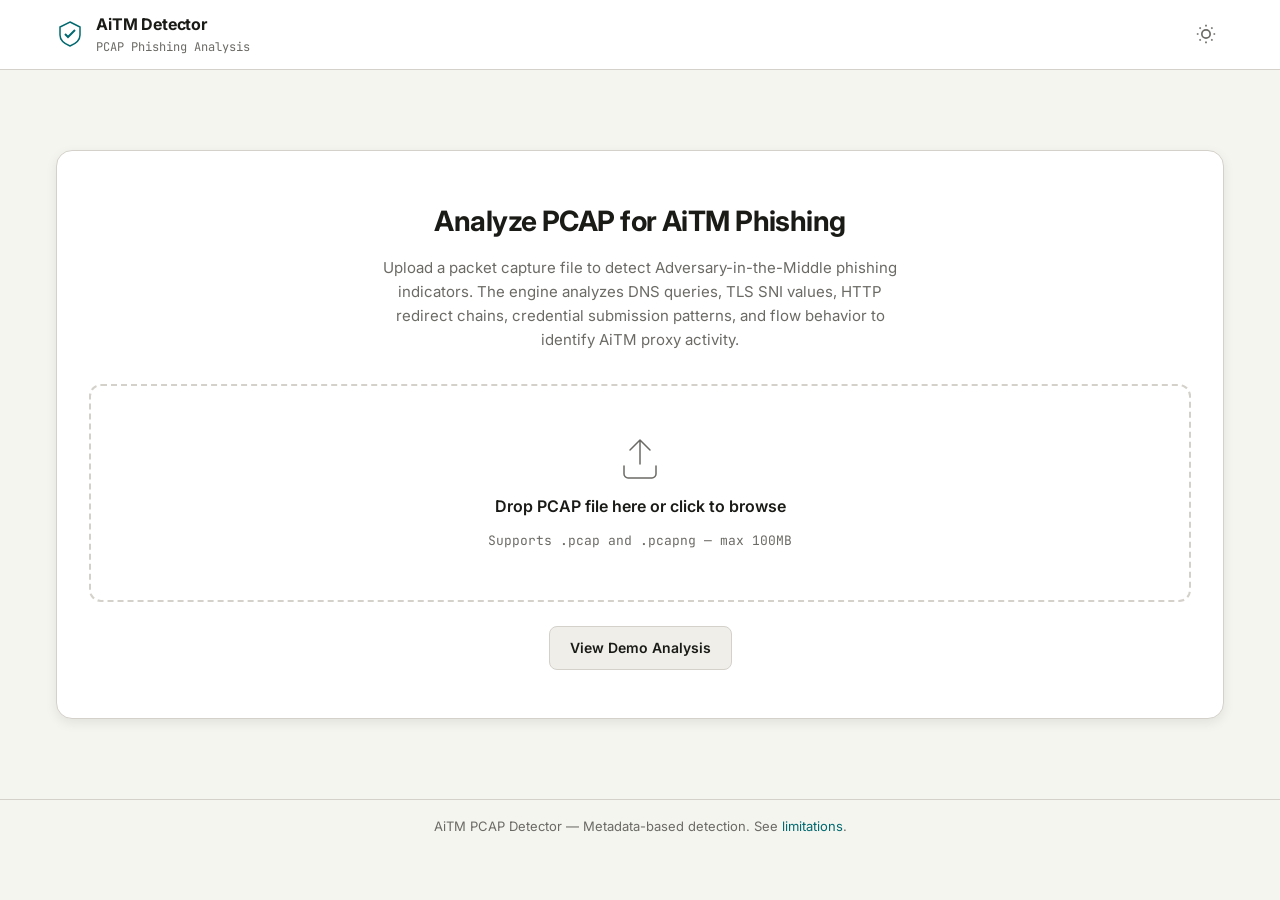
==== public/index.html @ 3bdf80f7 "Add files via upload" ====
<!DOCTYPE html>
<html lang="en" data-theme="dark">
<head>
<meta charset="UTF-8">
<meta name="viewport" content="width=device-width, initial-scale=1.0">
<title>AiTM PCAP Detector — Phishing Capture Analysis</title>
<meta name="description" content="Detect Adversary-in-the-Middle phishing from PCAP file analysis">
<link rel="preconnect" href="https://fonts.googleapis.com">
<link rel="preconnect" href="https://fonts.gstatic.com" crossorigin>
<link href="https://fonts.googleapis.com/css2?family=JetBrains+Mono:wght@400;500;700&family=Inter:wght@300;400;500;600;700&display=swap" rel="stylesheet">
<link rel="stylesheet" href="style.css">
</head>
<body>

<header class="app-header">
  <div class="header-content">
    <div class="logo">
      <svg width="28" height="28" viewBox="0 0 28 28" fill="none" stroke="currentColor" stroke-width="1.5">
        <path d="M14 2 L24 7 V15 C24 20 19 24 14 26 C9 24 4 20 4 15 V7 Z"/>
        <path d="M9 14 L12 17 L19 10" stroke-width="2"/>
      </svg>
      <div class="logo-text">
        <span class="logo-title">AiTM Detector</span>
        <span class="logo-subtitle">PCAP Phishing Analysis</span>
      </div>
    </div>
    <button class="theme-toggle" data-theme-toggle aria-label="Switch to light mode">
      <svg width="20" height="20" viewBox="0 0 24 24" fill="none" stroke="currentColor" stroke-width="2"><circle cx="12" cy="12" r="5"/><path d="M12 1v2M12 21v2M4.22 4.22l1.42 1.42M18.36 18.36l1.42 1.42M1 12h2M21 12h2M4.22 19.78l1.42-1.42M18.36 5.64l1.42-1.42"/></svg>
    </button>
  </div>
</header>

<main class="container">

  <!-- Upload Section -->
  <section id="upload-section" class="upload-section">
    <div class="upload-card">
      <h1 class="page-title">Analyze PCAP for AiTM Phishing</h1>
      <p class="page-description">
        Upload a packet capture file to detect Adversary-in-the-Middle phishing indicators.
        The engine analyzes DNS queries, TLS SNI values, HTTP redirect chains, credential
        submission patterns, and flow behavior to identify AiTM proxy activity.
      </p>

      <div id="dropzone" class="dropzone">
        <svg width="48" height="48" viewBox="0 0 48 48" fill="none" stroke="currentColor" stroke-width="1.5">
          <path d="M24 6 L24 30 M14 16 L24 6 L34 16" stroke-linecap="round" stroke-linejoin="round"/>
          <path d="M8 32 V40 C8 42 10 44 12 44 H36 C38 44 40 42 40 40 V32" stroke-linecap="round"/>
        </svg>
        <p class="dropzone-text">Drop PCAP file here or click to browse</p>
        <p class="dropzone-subtext">Supports .pcap and .pcapng — max 100MB</p>
        <input type="file" id="file-input" accept=".pcap,.pcapng" hidden>
      </div>

      <div class="upload-actions">
        <button id="demo-btn" class="btn btn-secondary">View Demo Analysis</button>
      </div>

      <div id="upload-status" class="upload-status hidden"></div>
    </div>
  </section>

  <!-- Results Section -->
  <section id="results-section" class="results-section hidden">

    <!-- Summary Bar -->
    <div class="summary-bar">
      <div class="summary-header">
        <div>
          <h2 class="section-title">Analysis Results</h2>
          <span id="filename-display" class="filename-display"></span>
        </div>
        <button id="new-analysis-btn" class="btn btn-ghost">New Analysis</button>
      </div>

      <div class="summary-grid">
        <div class="summary-card threat-score-card" id="threat-score-card">
          <span class="summary-label">Threat Score</span>
          <span class="summary-value" id="threat-score-value">0</span>
          <span class="summary-badge" id="threat-level-badge">CLEAN</span>
        </div>
        <div class="summary-card">
          <span class="summary-label">Findings</span>
          <span class="summary-value" id="findings-count">0</span>
          <span class="summary-sub" id="findings-breakdown"></span>
        </div>
        <div class="summary-card">
          <span class="summary-label">Packets</span>
          <span class="summary-value" id="packets-count">0</span>
          <span class="summary-sub" id="flows-info"></span>
        </div>
        <div class="summary-card">
          <span class="summary-label">Domains</span>
          <span class="summary-value" id="domains-count">0</span>
          <span class="summary-sub" id="domains-info"></span>
        </div>
      </div>
    </div>

    <!-- Tabs -->
    <div class="tabs">
      <button class="tab active" data-tab="findings">Findings</button>
      <button class="tab" data-tab="domains">Domains</button>
      <button class="tab" data-tab="tls">TLS Sessions</button>
      <button class="tab" data-tab="http">HTTP Flows</button>
      <button class="tab" data-tab="timeline">Timeline</button>
      <button class="tab" data-tab="ioc">IOC Summary</button>
    </div>

    <!-- Tab Content: Findings -->
    <div id="tab-findings" class="tab-content active">
      <div id="findings-list" class="findings-list"></div>
    </div>

    <!-- Tab Content: Domains -->
    <div id="tab-domains" class="tab-content">
      <div class="table-wrapper">
        <table class="data-table">
          <thead>
            <tr>
              <th>Domain</th>
              <th>IPs</th>
              <th>Queries</th>
              <th>Brand</th>
              <th>Lookalike</th>
              <th>TTL</th>
            </tr>
          </thead>
          <tbody id="domains-table-body"></tbody>
        </table>
      </div>
    </div>

    <!-- Tab Content: TLS Sessions -->
    <div id="tab-tls" class="tab-content">
      <div class="table-wrapper">
        <table class="data-table">
          <thead>
            <tr>
              <th>SNI</th>
              <th>Client</th>
              <th>Server</th>
              <th>Port</th>
              <th>TLS Version</th>
              <th>ALPN</th>
              <th>Suspicious</th>
            </tr>
          </thead>
          <tbody id="tls-table-body"></tbody>
        </table>
      </div>
    </div>

    <!-- Tab Content: HTTP Flows -->
    <div id="tab-http" class="tab-content">
      <div class="table-wrapper">
        <table class="data-table">
          <thead>
            <tr>
              <th>Method</th>
              <th>Host</th>
              <th>Path</th>
              <th>Status</th>
              <th>Location</th>
              <th>Set-Cookie</th>
              <th>Login</th>
            </tr>
          </thead>
          <tbody id="http-table-body"></tbody>
        </table>
      </div>
    </div>

    <!-- Tab Content: Timeline -->
    <div id="tab-timeline" class="tab-content">
      <div id="timeline-list" class="timeline-list"></div>
    </div>

    <!-- Tab Content: IOC Summary -->
    <div id="tab-ioc" class="tab-content">
      <div class="ioc-grid">
        <div class="ioc-card">
          <h3 class="ioc-title">Lookalike Domains</h3>
          <ul id="ioc-lookalike" class="ioc-list"></ul>
        </div>
        <div class="ioc-card">
          <h3 class="ioc-title">Suspicious SNIs</h3>
          <ul id="ioc-sni" class="ioc-list"></ul>
        </div>
        <div class="ioc-card">
          <h3 class="ioc-title">Redirect Chains</h3>
          <ul id="ioc-redirects" class="ioc-list"></ul>
        </div>
        <div class="ioc-card">
          <h3 class="ioc-title">Login POSTs</h3>
          <ul id="ioc-logins" class="ioc-list"></ul>
        </div>
        <div class="ioc-card">
          <h3 class="ioc-title">IOC Matches</h3>
          <ul id="ioc-matches" class="ioc-list"></ul>
        </div>
      </div>
    </div>

  </section>
</main>

<footer class="app-footer">
  <p>AiTM PCAP Detector — Metadata-based detection. See <a href="#" id="limitations-link">limitations</a>.</p>
  <div id="limitations-popup" class="limitations-popup hidden">
    <p>This tool performs metadata-based detection from PCAP files. It cannot inspect encrypted TLS payloads, see actual credentials, or confirm session token theft. SNI-based detection does not work with TLS 1.3 ECH. Results should be corroborated with other security tools.</p>
  </div>
</footer>

<script src="app.js"></script>
</body>
</html>
---- public/style.css ----
/* ===== Design Tokens ===== */
:root,
[data-theme='light'] {
  --color-bg: #f5f5f0;
  --color-surface: #ffffff;
  --color-surface-2: #fafaf7;
  --color-surface-offset: #efeee9;
  --color-border: #d4d1ca;
  --color-divider: #e0ddd7;
  --color-text: #1a1a17;
  --color-text-muted: #6b6a65;
  --color-text-faint: #a8a7a2;
  --color-primary: #01696f;
  --color-primary-hover: #0c4e54;
  --color-primary-highlight: #cedcd8;
  --color-critical: #c0392b;
  --color-critical-bg: #fdf0ee;
  --color-high: #e67e22;
  --color-high-bg: #fef5ec;
  --color-medium: #f39c12;
  --color-medium-bg: #fef9f0;
  --color-low: #27ae60;
  --color-low-bg: #eef9f1;
  --color-info: #2980b9;
  --color-info-bg: #ebf5fb;
  --color-code-bg: #f0efea;
  --shadow-sm: 0 1px 3px rgba(0,0,0,0.06);
  --shadow-md: 0 4px 12px rgba(0,0,0,0.08);
  --shadow-lg: 0 12px 32px rgba(0,0,0,0.12);
}

[data-theme='dark'] {
  --color-bg: #0d1117;
  --color-surface: #161b22;
  --color-surface-2: #1c2330;
  --color-surface-offset: #21262d;
  --color-border: #30363d;
  --color-divider: #21262d;
  --color-text: #e6edf3;
  --color-text-muted: #8b949e;
  --color-text-faint: #6e7681;
  --color-primary: #58a6ff;
  --color-primary-hover: #79b8ff;
  --color-primary-highlight: #1a2332;
  --color-critical: #f85149;
  --color-critical-bg: #3a0d0d;
  --color-high: #ff7b3d;
  --color-high-bg: #3a1f0d;
  --color-medium: #d29922;
  --color-medium-bg: #3a2f0d;
  --color-low: #3fb950;
  --color-low-bg: #0d3a1a;
  --color-info: #58a6ff;
  --color-info-bg: #0d233a;
  --color-code-bg: #1c2330;
  --shadow-sm: 0 1px 3px rgba(0,0,0,0.3);
  --shadow-md: 0 4px 12px rgba(0,0,0,0.4);
  --shadow-lg: 0 12px 32px rgba(0,0,0,0.5);
}

/* ===== Base ===== */
*, *::before, *::after { box-sizing: border-box; margin: 0; padding: 0; }

html {
  -webkit-font-smoothing: antialiased;
  -moz-osx-font-smoothing: grayscale;
  text-rendering: optimizeLegibility;
  scroll-behavior: smooth;
}

body {
  min-height: 100dvh;
  font-family: 'Inter', -apple-system, BlinkMacSystemFont, sans-serif;
  font-size: 15px;
  line-height: 1.6;
  color: var(--color-text);
  background-color: var(--color-bg);
}

a, button, [role='button'], input, textarea, select {
  transition: color 180ms cubic-bezier(0.16,1,0.3,1), background 180ms cubic-bezier(0.16,1,0.3,1), border-color 180ms cubic-bezier(0.16,1,0.3,1), box-shadow 180ms cubic-bezier(0.16,1,0.3,1);
}

button { cursor: pointer; background: none; border: none; color: inherit; font: inherit; }
a { color: var(--color-primary); text-decoration: none; }
a:hover { text-decoration: underline; }

.hidden { display: none !important; }

/* ===== Layout ===== */
.container { max-width: 1200px; margin: 0 auto; padding: 2rem 1rem; }

/* ===== Header ===== */
.app-header {
  position: sticky;
  top: 0;
  z-index: 100;
  background: var(--color-surface);
  border-bottom: 1px solid var(--color-border);
  backdrop-filter: blur(12px);
}

.header-content {
  max-width: 1200px;
  margin: 0 auto;
  padding: 0.75rem 1rem;
  display: flex;
  align-items: center;
  justify-content: space-between;
}

.logo { display: flex; align-items: center; gap: 0.75rem; color: var(--color-primary); }

.logo-text { display: flex; flex-direction: column; }
.logo-title { font-size: 1rem; font-weight: 700; color: var(--color-text); letter-spacing: -0.01em; }
.logo-subtitle { font-size: 0.75rem; color: var(--color-text-muted); font-family: 'JetBrains Mono', monospace; }

.theme-toggle {
  padding: 0.5rem;
  border-radius: 0.5rem;
  color: var(--color-text-muted);
  display: flex;
  align-items: center;
}
.theme-toggle:hover { background: var(--color-surface-offset); color: var(--color-text); }

/* ===== Upload Section ===== */
.upload-section { padding: 3rem 0; }

.upload-card {
  background: var(--color-surface);
  border: 1px solid var(--color-border);
  border-radius: 1rem;
  padding: 3rem 2rem;
  text-align: center;
  box-shadow: var(--shadow-md);
}

.page-title { font-size: 1.75rem; font-weight: 700; letter-spacing: -0.02em; margin-bottom: 0.75rem; }

.page-description {
  color: var(--color-text-muted);
  max-width: 60ch;
  margin: 0 auto 2rem;
  font-size: 0.9375rem;
}

.dropzone {
  border: 2px dashed var(--color-border);
  border-radius: 0.75rem;
  padding: 3rem 2rem;
  cursor: pointer;
  transition: border-color 200ms, background 200ms;
  color: var(--color-text-muted);
  display: flex;
  flex-direction: column;
  align-items: center;
  gap: 0.75rem;
}

.dropzone:hover, .dropzone.dragover {
  border-color: var(--color-primary);
  background: var(--color-primary-highlight);
  color: var(--color-primary);
}

.dropzone-text { font-weight: 600; font-size: 1rem; color: var(--color-text); }
.dropzone-subtext { font-size: 0.8125rem; font-family: 'JetBrains Mono', monospace; }

.upload-actions { margin-top: 1.5rem; }

.upload-status {
  margin-top: 1rem;
  padding: 0.75rem 1rem;
  border-radius: 0.5rem;
  font-family: 'JetBrains Mono', monospace;
  font-size: 0.875rem;
  text-align: left;
}

.upload-status.error { background: var(--color-critical-bg); color: var(--color-critical); border: 1px solid var(--color-critical); }
.upload-status.loading { background: var(--color-info-bg); color: var(--color-info); }
.upload-status.success { background: var(--color-low-bg); color: var(--color-low); }

/* ===== Buttons ===== */
.btn {
  display: inline-flex;
  align-items: center;
  gap: 0.5rem;
  padding: 0.625rem 1.25rem;
  border-radius: 0.5rem;
  font-weight: 600;
  font-size: 0.875rem;
  border: 1px solid transparent;
  white-space: nowrap;
}

.btn-primary { background: var(--color-primary); color: var(--color-bg); }
.btn-primary:hover { background: var(--color-primary-hover); }

.btn-secondary { background: var(--color-surface-offset); color: var(--color-text); border-color: var(--color-border); }
.btn-secondary:hover { border-color: var(--color-primary); color: var(--color-primary); }

.btn-ghost { color: var(--color-text-muted); }
.btn-ghost:hover { color: var(--color-text); background: var(--color-surface-offset); }

/* ===== Results Section ===== */
.results-section { padding: 1.5rem 0; }

.summary-bar { margin-bottom: 1.5rem; }

.summary-header {
  display: flex;
  align-items: center;
  justify-content: space-between;
  margin-bottom: 1rem;
}

.section-title { font-size: 1.25rem; font-weight: 700; letter-spacing: -0.01em; }
.filename-display { font-size: 0.8125rem; color: var(--color-text-muted); font-family: 'JetBrains Mono', monospace; margin-left: 0.5rem; }

.summary-grid {
  display: grid;
  grid-template-columns: repeat(auto-fit, minmax(220px, 1fr));
  gap: 0.75rem;
}

.summary-card {
  background: var(--color-surface);
  border: 1px solid var(--color-border);
  border-radius: 0.75rem;
  padding: 1rem 1.25rem;
  display: flex;
  flex-direction: column;
  gap: 0.25rem;
}

.summary-label { font-size: 0.75rem; color: var(--color-text-muted); text-transform: uppercase; letter-spacing: 0.05em; font-weight: 600; }
.summary-value { font-size: 2rem; font-weight: 700; font-variant-numeric: tabular-nums; letter-spacing: -0.02em; }
.summary-sub { font-size: 0.75rem; color: var(--color-text-muted); font-family: 'JetBrains Mono', monospace; }

.threat-score-card { position: relative; }
.threat-score-card.critical { border-color: var(--color-critical); background: linear-gradient(135deg, var(--color-surface), var(--color-critical-bg)); }
.threat-score-card.high { border-color: var(--color-high); background: linear-gradient(135deg, var(--color-surface), var(--color-high-bg)); }
.threat-score-card.medium { border-color: var(--color-medium); background: linear-gradient(135deg, var(--color-surface), var(--color-medium-bg)); }
.threat-score-card.low { border-color: var(--color-low); background: linear-gradient(135deg, var(--color-surface), var(--color-low-bg)); }

.summary-badge {
  display: inline-block;
  padding: 0.25rem 0.625rem;
  border-radius: 9999px;
  font-size: 0.6875rem;
  font-weight: 700;
  letter-spacing: 0.05em;
  text-transform: uppercase;
  align-self: flex-start;
  margin-top: 0.25rem;
}

.summary-badge.CRITICAL, .summary-badge.critical { background: var(--color-critical); color: #fff; }
.summary-badge.HIGH, .summary-badge.high { background: var(--color-high); color: #fff; }
.summary-badge.MEDIUM, .summary-badge.medium { background: var(--color-medium); color: #fff; }
.summary-badge.LOW, .summary-badge.low { background: var(--color-low); color: #fff; }
.summary-badge.CLEAN, .summary-badge.clean { background: var(--color-text-muted); color: #fff; }

/* ===== Tabs ===== */
.tabs {
  display: flex;
  gap: 0.25rem;
  border-bottom: 1px solid var(--color-border);
  margin-bottom: 1.25rem;
  overflow-x: auto;
  -webkit-overflow-scrolling: touch;
}

.tab {
  padding: 0.625rem 1rem;
  font-size: 0.875rem;
  font-weight: 500;
  color: var(--color-text-muted);
  border-bottom: 2px solid transparent;
  white-space: nowrap;
}

.tab:hover { color: var(--color-text); }
.tab.active { color: var(--color-primary); border-bottom-color: var(--color-primary); }

.tab-content { display: none; }
.tab-content.active { display: block; animation: fadeIn 200ms ease-out; }

@keyframes fadeIn { from { opacity: 0; transform: translateY(4px); } to { opacity: 1; transform: translateY(0); } }

/* ===== Findings ===== */
.findings-list { display: flex; flex-direction: column; gap: 0.75rem; }

.finding-card {
  background: var(--color-surface);
  border: 1px solid var(--color-border);
  border-left: 4px solid var(--color-border);
  border-radius: 0.5rem;
  padding: 1rem 1.25rem;
  cursor: pointer;
}

.finding-card.critical { border-left-color: var(--color-critical); }
.finding-card.high { border-left-color: var(--color-high); }
.finding-card.medium { border-left-color: var(--color-medium); }
.finding-card.low { border-left-color: var(--color-low); }

.finding-header {
  display: flex;
  align-items: flex-start;
  justify-content: space-between;
  gap: 1rem;
}

.finding-title { font-size: 0.9375rem; font-weight: 600; margin-bottom: 0.25rem; }
.finding-description { font-size: 0.875rem; color: var(--color-text-muted); line-height: 1.5; }

.severity-badge {
  display: inline-block;
  padding: 0.1875rem 0.5rem;
  border-radius: 0.25rem;
  font-size: 0.6875rem;
  font-weight: 700;
  text-transform: uppercase;
  letter-spacing: 0.05em;
  white-space: nowrap;
  flex-shrink: 0;
}

.severity-badge.critical { background: var(--color-critical); color: #fff; }
.severity-badge.high { background: var(--color-high); color: #fff; }
.severity-badge.medium { background: var(--color-medium); color: #fff; }
.severity-badge.low { background: var(--color-low); color: #fff; }

.finding-details { margin-top: 0.75rem; }
.finding-evidence {
  background: var(--color-code-bg);
  border-radius: 0.375rem;
  padding: 0.75rem;
  margin-top: 0.5rem;
}

.evidence-row {
  display: flex;
  gap: 0.75rem;
  padding: 0.25rem 0;
  font-size: 0.8125rem;
  font-family: 'JetBrains Mono', monospace;
}

.evidence-field { color: var(--color-text-muted); min-width: 140px; flex-shrink: 0; }
.evidence-value { color: var(--color-text); word-break: break-all; }
.evidence-context { color: var(--color-text-faint); font-size: 0.75rem; }

.finding-mitigation {
  margin-top: 0.75rem;
  padding: 0.625rem 0.875rem;
  background: var(--color-primary-highlight);
  border-radius: 0.375rem;
  font-size: 0.8125rem;
  color: var(--color-text);
}

.finding-mitigation strong { color: var(--color-primary); }

/* ===== Tables ===== */
.table-wrapper { overflow-x: auto; border-radius: 0.5rem; border: 1px solid var(--color-border); }

.data-table {
  width: 100%;
  border-collapse: collapse;
  font-size: 0.8125rem;
}

.data-table th {
  background: var(--color-surface-offset);
  padding: 0.625rem 0.875rem;
  text-align: left;
  font-weight: 600;
  color: var(--color-text-muted);
  font-size: 0.75rem;
  text-transform: uppercase;
  letter-spacing: 0.04em;
  white-space: nowrap;
  border-bottom: 1px solid var(--color-border);
}

.data-table td {
  padding: 0.625rem 0.875rem;
  border-bottom: 1px solid var(--color-divider);
  font-family: 'JetBrains Mono', monospace;
  font-size: 0.8125rem;
}

.data-table tr:last-child td { border-bottom: none; }
.data-table tr:hover td { background: var(--color-surface-2); }

.tag {
  display: inline-block;
  padding: 0.125rem 0.5rem;
  border-radius: 9999px;
  font-size: 0.6875rem;
  font-weight: 600;
}

.tag.danger { background: var(--color-critical-bg); color: var(--color-critical); }
.tag.warning { background: var(--color-high-bg); color: var(--color-high); }
.tag.success { background: var(--color-low-bg); color: var(--color-low); }
.tag.neutral { background: var(--color-surface-offset); color: var(--color-text-muted); }

/* ===== Timeline ===== */
.timeline-list { display: flex; flex-direction: column; gap: 0; }

.timeline-item {
  display: flex;
  gap: 1rem;
  padding: 0.75rem 0;
  border-bottom: 1px solid var(--color-divider);
}

.timeline-item:last-child { border-bottom: none; }

.timeline-time {
  font-family: 'JetBrains Mono', monospace;
  font-size: 0.75rem;
  color: var(--color-text-faint);
  white-space: nowrap;
  min-width: 180px;
  padding-top: 2px;
}

.timeline-dot {
  width: 8px;
  height: 8px;
  border-radius: 50%;
  flex-shrink: 0;
  margin-top: 6px;
}

.timeline-dot.critical { background: var(--color-critical); }
.timeline-dot.high { background: var(--color-high); }
.timeline-dot.medium { background: var(--color-medium); }
.timeline-dot.low, .timeline-dot.info { background: var(--color-info); }

.timeline-content { flex: 1; }
.timeline-event { font-weight: 600; font-size: 0.875rem; }
.timeline-detail { font-size: 0.8125rem; color: var(--color-text-muted); font-family: 'JetBrains Mono', monospace; }

/* ===== IOC Summary ===== */
.ioc-grid {
  display: grid;
  grid-template-columns: repeat(auto-fit, minmax(300px, 1fr));
  gap: 1rem;
}

.ioc-card {
  background: var(--color-surface);
  border: 1px solid var(--color-border);
  border-radius: 0.5rem;
  padding: 1rem;
}

.ioc-title {
  font-size: 0.8125rem;
  font-weight: 600;
  text-transform: uppercase;
  letter-spacing: 0.04em;
  color: var(--color-text-muted);
  margin-bottom: 0.75rem;
}

.ioc-list { list-style: none; }
.ioc-list li {
  padding: 0.375rem 0;
  font-family: 'JetBrains Mono', monospace;
  font-size: 0.8125rem;
  border-bottom: 1px solid var(--color-divider);
  word-break: break-all;
}
.ioc-list li:last-child { border-bottom: none; }
.ioc-list li .severity-badge { margin-right: 0.5rem; }
.ioc-empty { color: var(--color-text-faint); font-style: italic; font-family: 'Inter', sans-serif; }

/* ===== Footer ===== */
.app-footer {
  border-top: 1px solid var(--color-border);
  padding: 1rem;
  text-align: center;
  font-size: 0.8125rem;
  color: var(--color-text-muted);
  position: relative;
}

.limitations-popup {
  position: absolute;
  bottom: 100%;
  left: 50%;
  transform: translateX(-50%);
  max-width: 500px;
  background: var(--color-surface);
  border: 1px solid var(--color-border);
  border-radius: 0.5rem;
  padding: 1rem;
  box-shadow: var(--shadow-lg);
  font-size: 0.8125rem;
  text-align: left;
  color: var(--color-text);
  margin-bottom: 0.5rem;
}

/* ===== Responsive ===== */
@media (max-width: 768px) {
  .page-title { font-size: 1.375rem; }
  .summary-value { font-size: 1.5rem; }
  .summary-grid { grid-template-columns: repeat(2, 1fr); }
  .timeline-time { min-width: 100px; font-size: 0.6875rem; }
  .finding-header { flex-direction: column; }
  .severity-badge { align-self: flex-start; }
}

@media (max-width: 480px) {
  .summary-grid { grid-template-columns: 1fr; }
  .container { padding: 1rem 0.75rem; }
  .upload-card { padding: 2rem 1rem; }
}

/* ===== Loading Spinner ===== */
.spinner {
  display: inline-block;
  width: 16px;
  height: 16px;
  border: 2px solid currentColor;
  border-top-color: transparent;
  border-radius: 50%;
  animation: spin 0.6s linear infinite;
}

@keyframes spin { to { transform: rotate(360deg); } }
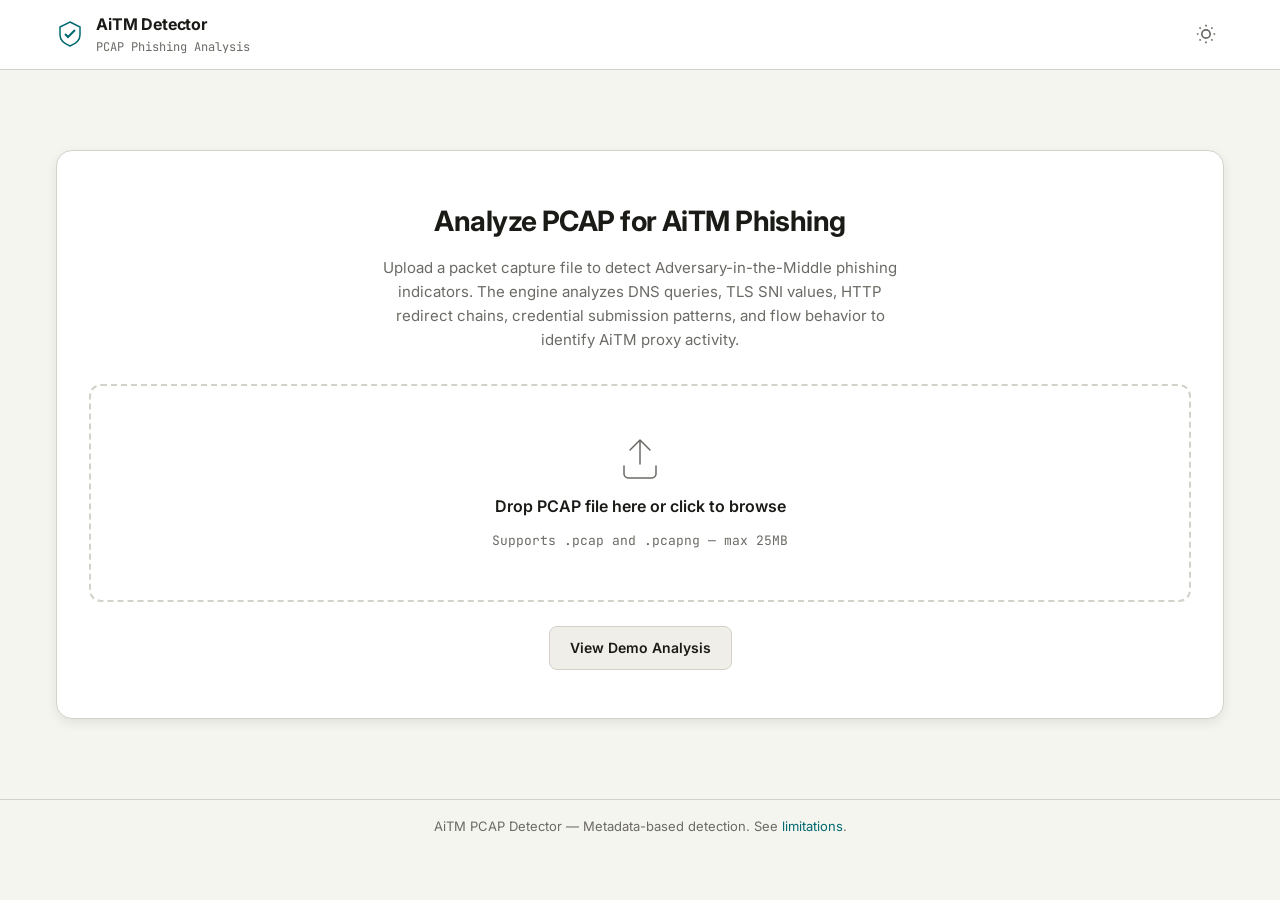
==== commit 0b844341: "Update max file size for PCAP uploads to 25MB" ====
--- a/public/index.html
+++ b/public/index.html
@@ -48,7 +48,7 @@
           <path d="M8 32 V40 C8 42 10 44 12 44 H36 C38 44 40 42 40 40 V32" stroke-linecap="round"/>
         </svg>
         <p class="dropzone-text">Drop PCAP file here or click to browse</p>
-        <p class="dropzone-subtext">Supports .pcap and .pcapng — max 100MB</p>
+        <p class="dropzone-subtext">Supports .pcap and .pcapng — max 25MB</p>
         <input type="file" id="file-input" accept=".pcap,.pcapng" hidden>
       </div>
 
@@ -214,4 +214,4 @@
 
 <script src="app.js"></script>
 </body>
-</html>+</html>
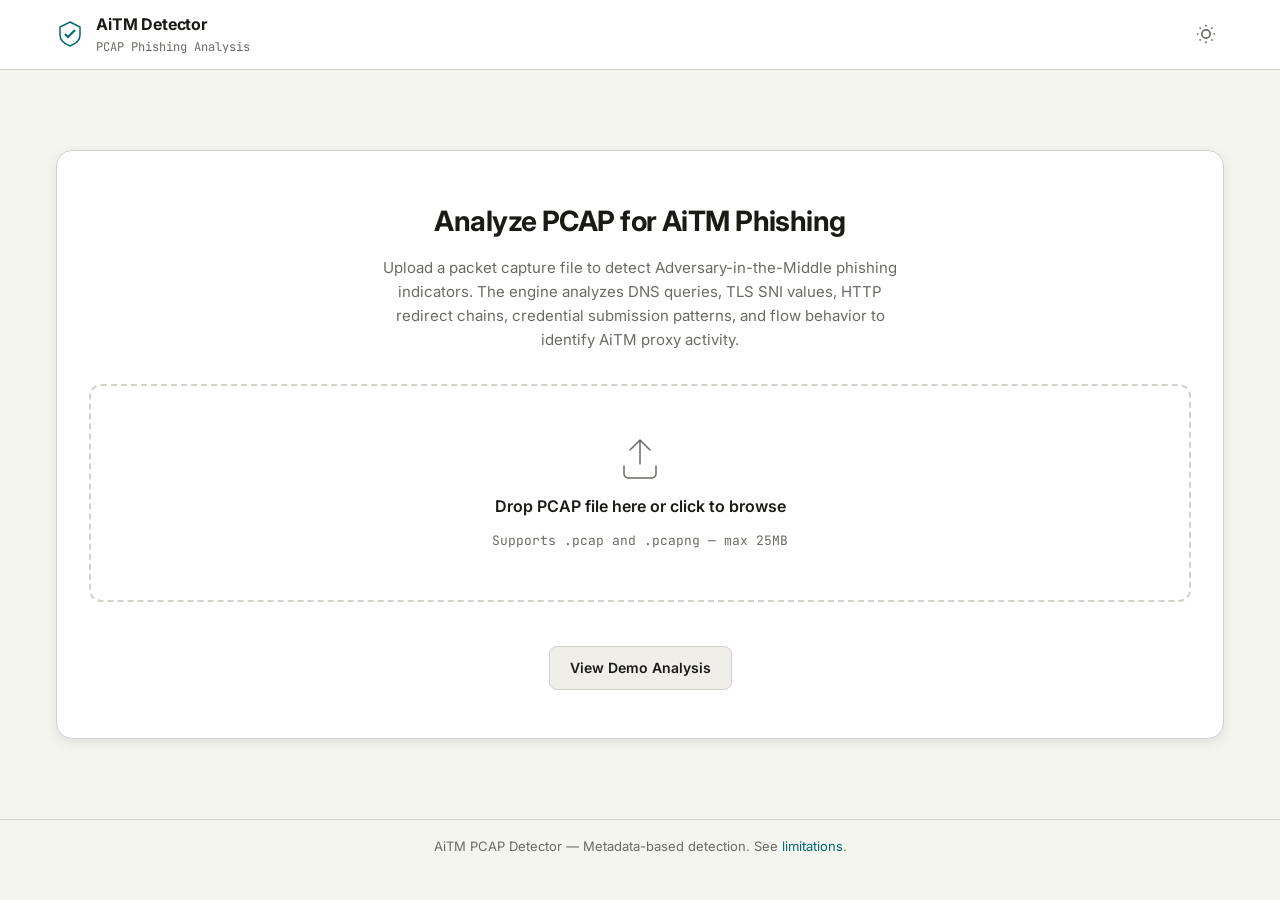
==== commit 33eabdf2: "Integrate Cloudflare Turnstile for security Added Cloudflare Turnstile script and widget integration" ====
--- a/public/index.html
+++ b/public/index.html
@@ -9,6 +9,8 @@
 <link rel="preconnect" href="https://fonts.gstatic.com" crossorigin>
 <link href="https://fonts.googleapis.com/css2?family=JetBrains+Mono:wght@400;500;700&family=Inter:wght@300;400;500;600;700&display=swap" rel="stylesheet">
 <link rel="stylesheet" href="style.css">
+<!-- Cloudflare Turnstile Script -->
+<script src="https://challenges.cloudflare.com/turnstile/v0/api.js" async defer></script>
 </head>
 <body>
 
@@ -50,6 +52,11 @@
         <p class="dropzone-text">Drop PCAP file here or click to browse</p>
         <p class="dropzone-subtext">Supports .pcap and .pcapng — max 25MB</p>
         <input type="file" id="file-input" accept=".pcap,.pcapng" hidden>
+      </div>
+
+      <!-- Turnstile Widget Integration -->
+      <div class="turnstile-container" style="margin: 20px 0; display: flex; justify-content: center;">
+        <div class="cf-turnstile" data-sitekey="0x4AAAAAAErni5XSMmj-3Lyq"></div>
       </div>
 
       <div class="upload-actions">
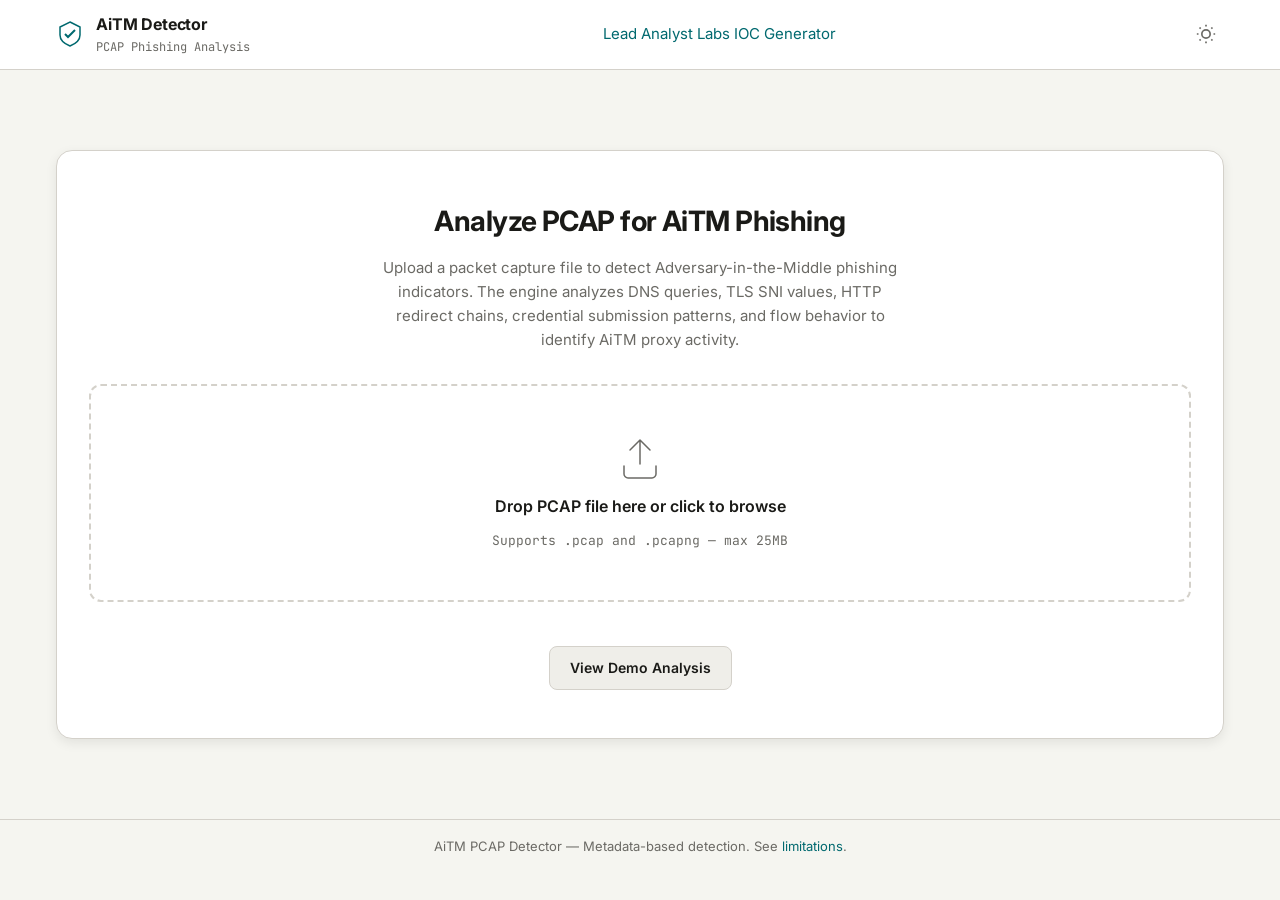
==== commit 92496347: "Add navigation links to header" ====
--- a/public/index.html
+++ b/public/index.html
@@ -26,6 +26,12 @@
         <span class="logo-subtitle">PCAP Phishing Analysis</span>
       </div>
     </div>
+
+    <nav class="header-nav">
+      <a href="https://leadanalystlabs.com/" class="header-nav-link">Lead Analyst Labs</a>
+      <a href="https://defanged-ioc-generator.leadanalystlabs.com" class="header-nav-link">IOC Generator</a>
+    </nav>
+
     <button class="theme-toggle" data-theme-toggle aria-label="Switch to light mode">
       <svg width="20" height="20" viewBox="0 0 24 24" fill="none" stroke="currentColor" stroke-width="2"><circle cx="12" cy="12" r="5"/><path d="M12 1v2M12 21v2M4.22 4.22l1.42 1.42M18.36 18.36l1.42 1.42M1 12h2M21 12h2M4.22 19.78l1.42-1.42M18.36 5.64l1.42-1.42"/></svg>
     </button>
